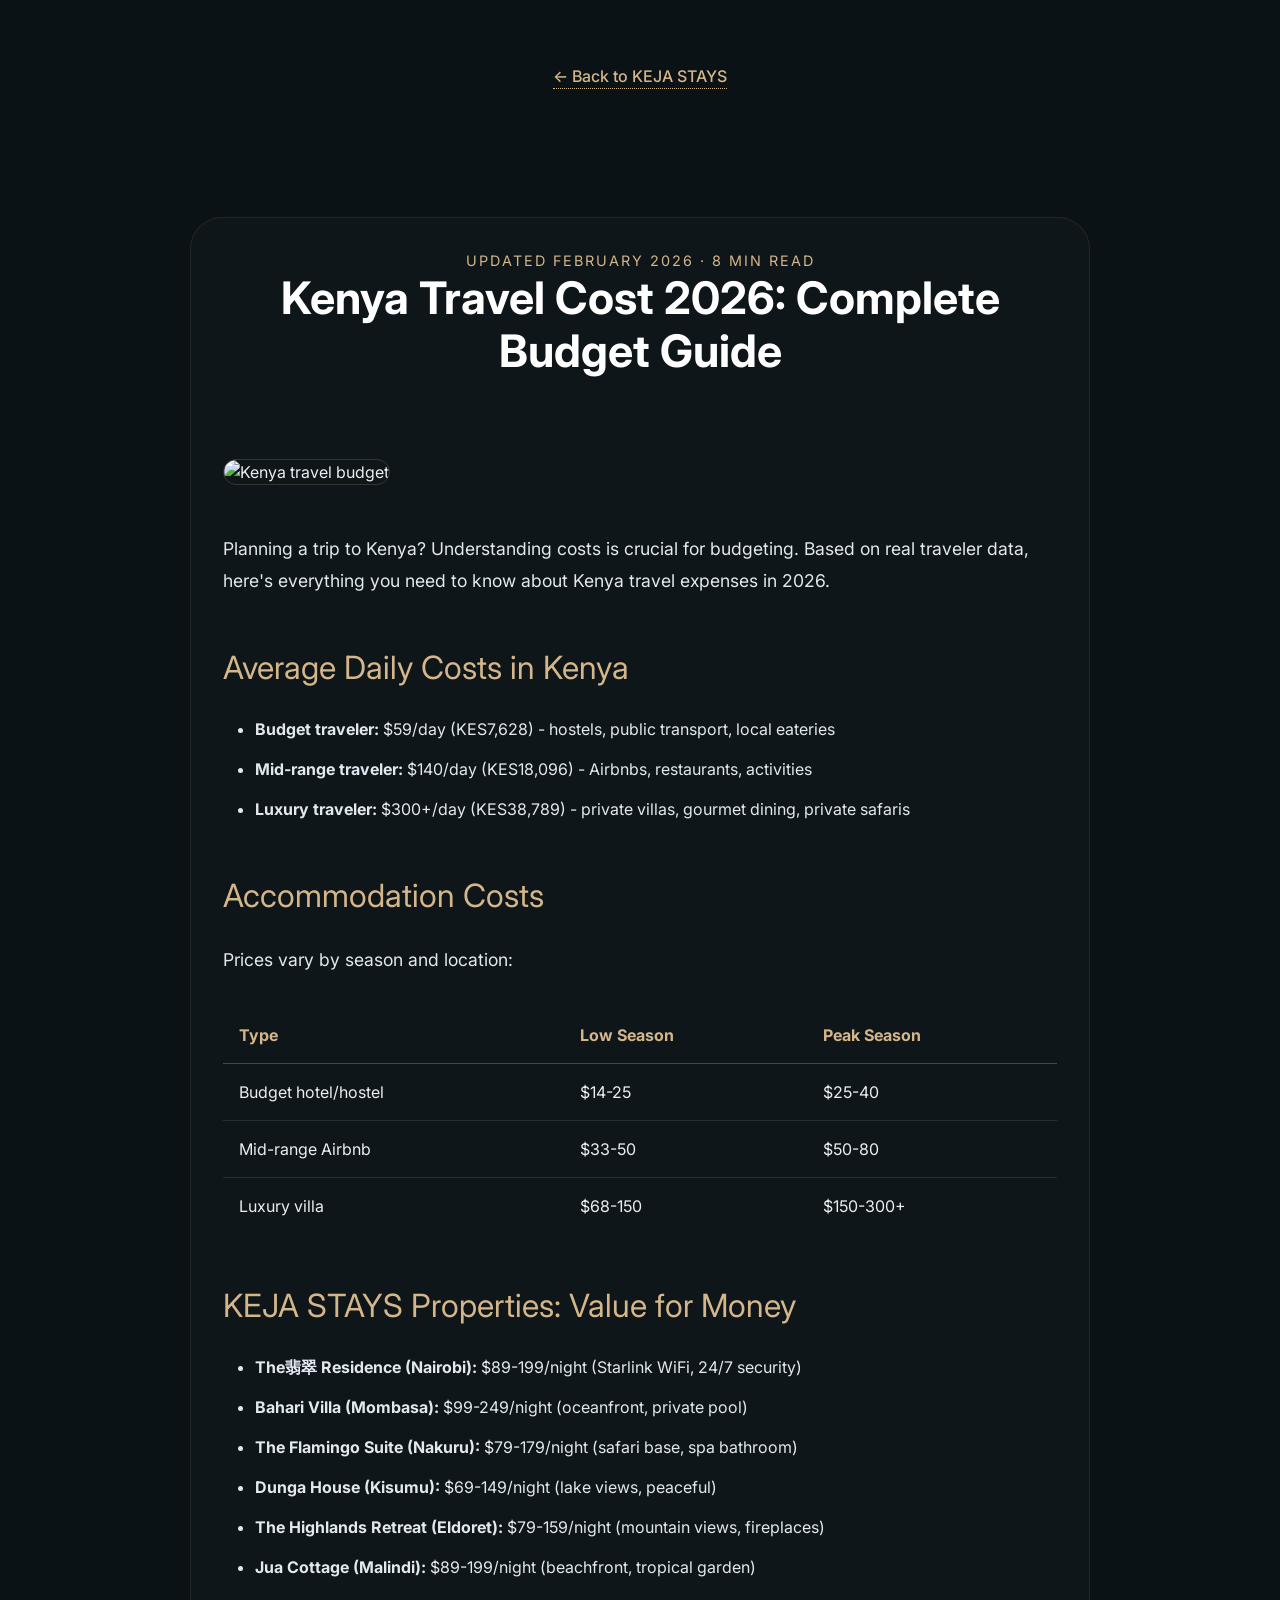
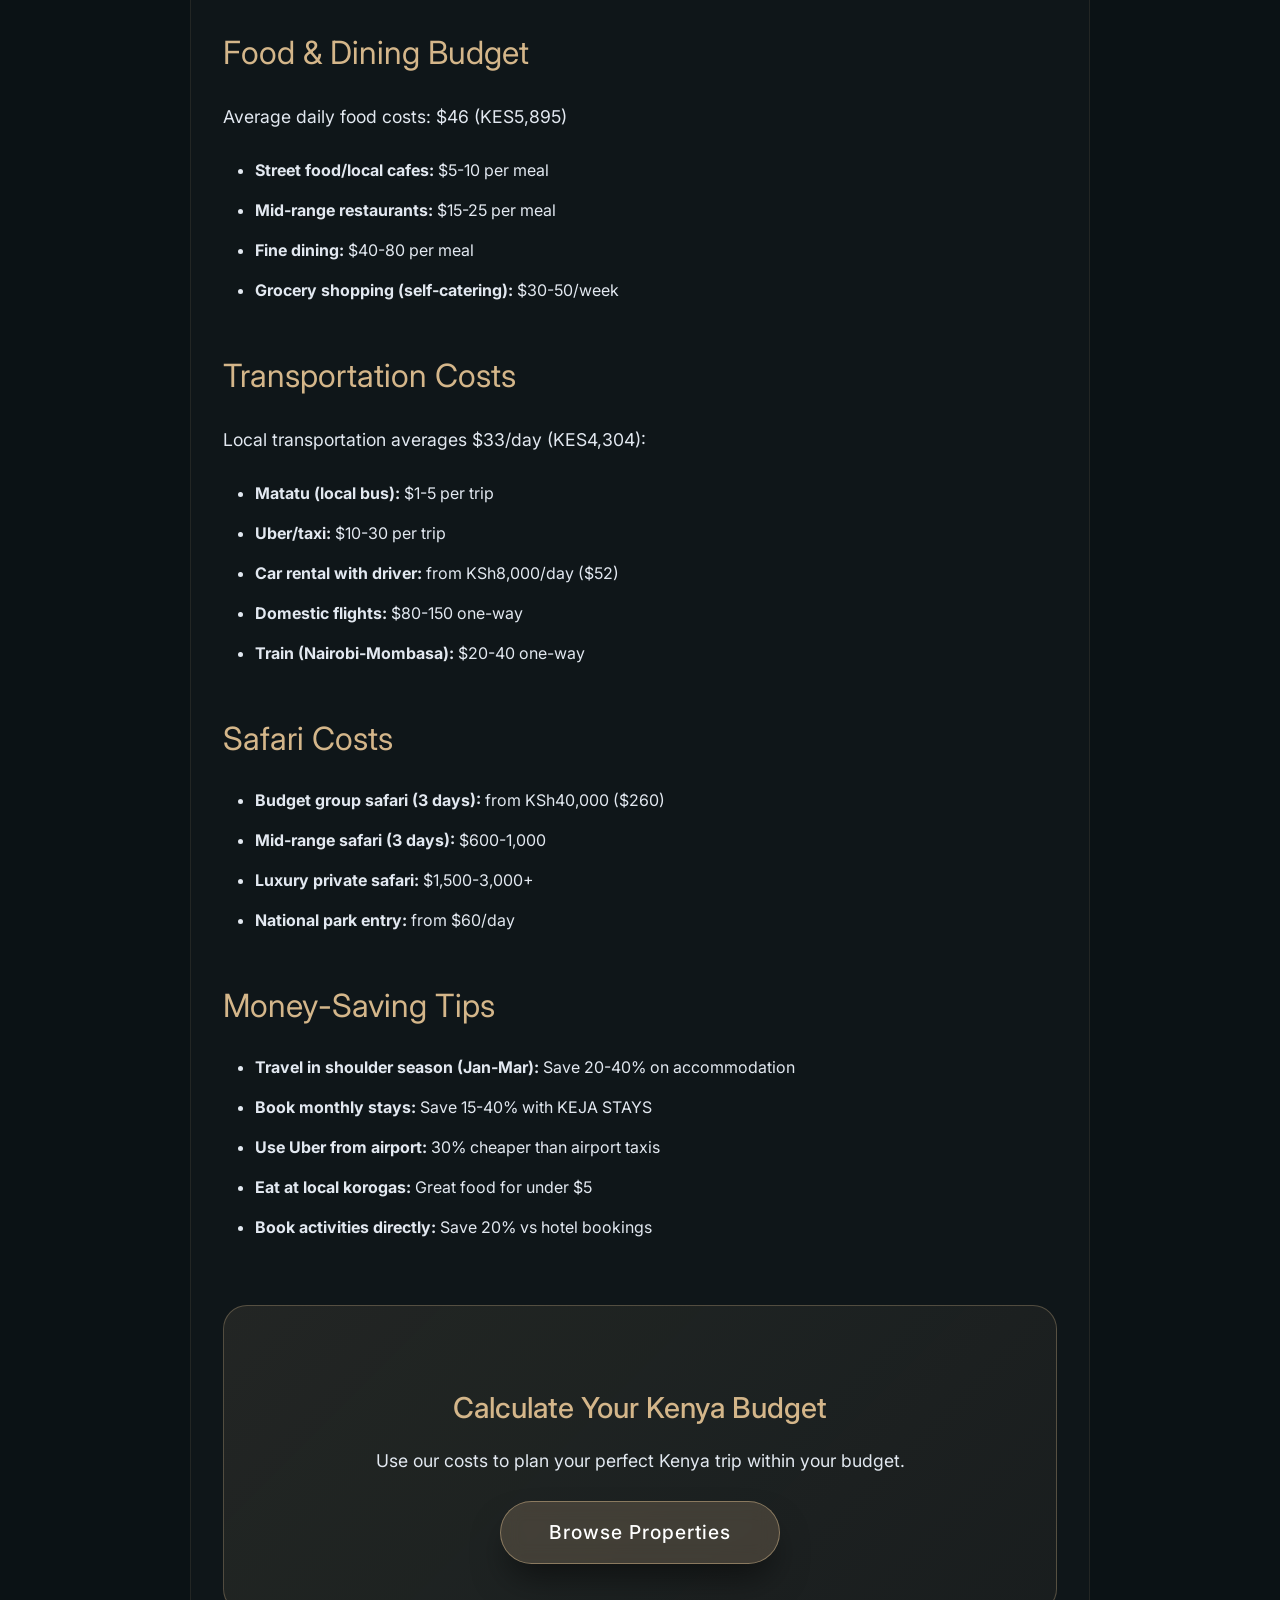
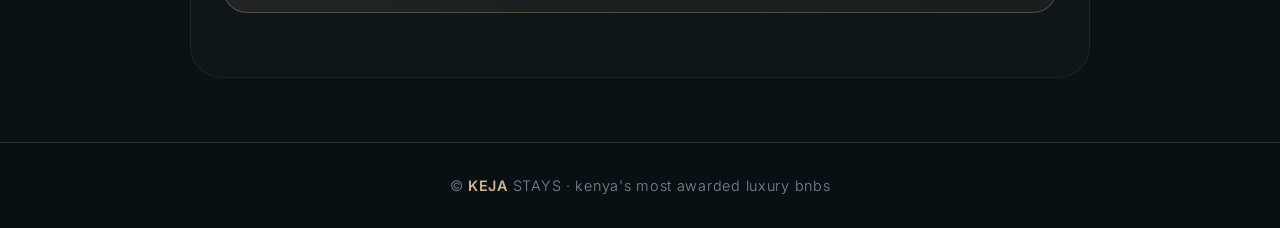
==== blog-cost-guide.html @ c8901564 "Add: All 4 blog posts, working language selector with 12 languages" ====
<!DOCTYPE html>
<html lang="en">
<head>
    <meta charset="UTF-8">
    <meta name="viewport" content="width=device-width, initial-scale=1.0">
    <title>Kenya Travel Cost 2026: Complete Budget Guide | KEJA STAYS</title>
    <meta name="description" content="Detailed Kenya travel costs 2026. Accommodation prices, food budget, transportation, and safari costs. Plan your perfect Kenya vacation budget.">
    
    <link rel="stylesheet" href="styles.css">
    <link rel="preconnect" href="https://fonts.googleapis.com">
    <link rel="preconnect" href="https://fonts.gstatic.com" crossorigin>
    <link href="https://fonts.googleapis.com/css2?family=Inter:opsz,wght@14..32,300;14..32,400;14..32,500;14..32,600&display=swap" rel="stylesheet">
    
    <style>
        /* Copy the same styles from above */
        .blog-post-container { max-width: 900px; margin: 4rem auto; padding: 2rem; background: rgba(255, 255, 255, 0.02); border-radius: 32px; border: 1px solid rgba(212, 182, 138, 0.1); }
        .blog-post-header { margin-bottom: 3rem; text-align: center; }
        .blog-post-header h1 { font-size: 2.8rem; color: #ffffff; margin-bottom: 1rem; line-height: 1.2; }
        .blog-post-meta { color: #d4b68a; font-size: 0.9rem; text-transform: uppercase; letter-spacing: 2px; }
        .blog-post-image { width: 100%; height: 500px; object-fit: cover; border-radius: 24px; margin: 2rem 0 3rem; border: 1px solid rgba(212, 182, 138, 0.2); }
        .blog-post-content h2 { color: #d4b68a; font-size: 2rem; margin: 3rem 0 1.5rem; font-weight: 400; }
        .blog-post-content h3 { color: #ffffff; font-size: 1.5rem; margin: 2rem 0 1rem; font-weight: 500; }
        .blog-post-content p { color: #e2e8f0; line-height: 1.8; margin-bottom: 1.5rem; font-size: 1.1rem; }
        .blog-post-content ul, .blog-post-content ol { color: #e2e8f0; margin: 1.5rem 0; padding-left: 2rem; }
        .blog-post-content li { margin-bottom: 0.8rem; line-height: 1.7; }
        .cta-box { background: linear-gradient(135deg, rgba(212, 182, 138, 0.1) 0%, rgba(212, 182, 138, 0.05) 100%); border: 1px solid rgba(212, 182, 138, 0.3); border-radius: 24px; padding: 3rem; text-align: center; margin: 4rem 0 2rem; }
        .cta-box h3 { color: #d4b68a; font-size: 1.8rem; margin-bottom: 1rem; }
        .back-to-blog { display: inline-block; margin: 2rem 0; color: #d4b68a; text-decoration: none; font-weight: 500; border-bottom: 1px dotted #d4b68a; }
        @media (max-width: 768px) { .blog-post-container { padding: 1.5rem; margin: 2rem 1rem; } .blog-post-header h1 { font-size: 2rem; } .blog-post-image { height: 300px; } }
    </style>
</head>
<body>
    <div style="padding: 2rem; text-align: center;">
        <a href="index.html" class="back-to-blog">← Back to KEJA STAYS</a>
    </div>
    
    <div class="blog-post-container">
        <article class="blog-post-content">
            <div class="blog-post-header">
                <div class="blog-post-meta">Updated February 2026 · 8 min read</div>
                <h1>Kenya Travel Cost 2026: Complete Budget Guide</h1>
            </div>
            
            <img src="https://images.unsplash.com/photo-1578911373434-0cb395d2cbfb?w=1200&auto=format&fit=crop" alt="Kenya travel budget" class="blog-post-image">
            
            <p>Planning a trip to Kenya? Understanding costs is crucial for budgeting. Based on real traveler data, here's everything you need to know about Kenya travel expenses in 2026.</p>
            
            <h2>Average Daily Costs in Kenya</h2>
            <ul>
                <li><strong>Budget traveler:</strong> $59/day (KES7,628) - hostels, public transport, local eateries</li>
                <li><strong>Mid-range traveler:</strong> $140/day (KES18,096) - Airbnbs, restaurants, activities</li>
                <li><strong>Luxury traveler:</strong> $300+/day (KES38,789) - private villas, gourmet dining, private safaris</li>
            </ul>
            
            <h2>Accommodation Costs</h2>
            <p>Prices vary by season and location:</p>
            <table style="width:100%; border-collapse: collapse; margin: 2rem 0;">
                <tr style="border-bottom: 1px solid rgba(212, 182, 138, 0.3);">
                    <th style="padding: 1rem; text-align: left; color: #d4b68a;">Type</th>
                    <th style="padding: 1rem; text-align: left; color: #d4b68a;">Low Season</th>
                    <th style="padding: 1rem; text-align: left; color: #d4b68a;">Peak Season</th>
                </tr>
                <tr style="border-bottom: 1px solid rgba(255,255,255,0.1);">
                    <td style="padding: 1rem;">Budget hotel/hostel</td>
                    <td style="padding: 1rem;">$14-25</td>
                    <td style="padding: 1rem;">$25-40</td>
                </tr>
                <tr style="border-bottom: 1px solid rgba(255,255,255,0.1);">
                    <td style="padding: 1rem;">Mid-range Airbnb</td>
                    <td style="padding: 1rem;">$33-50</td>
                    <td style="padding: 1rem;">$50-80</td>
                </tr>
                <tr>
                    <td style="padding: 1rem;">Luxury villa</td>
                    <td style="padding: 1rem;">$68-150</td>
                    <td style="padding: 1rem;">$150-300+</td>
                </tr>
            </table>
            
            <h2>KEJA STAYS Properties: Value for Money</h2>
            <ul>
                <li><strong>The翡翠 Residence (Nairobi):</strong> $89-199/night (Starlink WiFi, 24/7 security)</li>
                <li><strong>Bahari Villa (Mombasa):</strong> $99-249/night (oceanfront, private pool)</li>
                <li><strong>The Flamingo Suite (Nakuru):</strong> $79-179/night (safari base, spa bathroom)</li>
                <li><strong>Dunga House (Kisumu):</strong> $69-149/night (lake views, peaceful)</li>
                <li><strong>The Highlands Retreat (Eldoret):</strong> $79-159/night (mountain views, fireplaces)</li>
                <li><strong>Jua Cottage (Malindi):</strong> $89-199/night (beachfront, tropical garden)</li>
            </ul>
            
            <h2>Food & Dining Budget</h2>
            <p>Average daily food costs: $46 (KES5,895)</p>
            <ul>
                <li><strong>Street food/local cafes:</strong> $5-10 per meal</li>
                <li><strong>Mid-range restaurants:</strong> $15-25 per meal</li>
                <li><strong>Fine dining:</strong> $40-80 per meal</li>
                <li><strong>Grocery shopping (self-catering):</strong> $30-50/week</li>
            </ul>
            
            <h2>Transportation Costs</h2>
            <p>Local transportation averages $33/day (KES4,304):</p>
            <ul>
                <li><strong>Matatu (local bus):</strong> $1-5 per trip</li>
                <li><strong>Uber/taxi:</strong> $10-30 per trip</li>
                <li><strong>Car rental with driver:</strong> from KSh8,000/day ($52)</li>
                <li><strong>Domestic flights:</strong> $80-150 one-way</li>
                <li><strong>Train (Nairobi-Mombasa):</strong> $20-40 one-way</li>
            </ul>
            
            <h2>Safari Costs</h2>
            <ul>
                <li><strong>Budget group safari (3 days):</strong> from KSh40,000 ($260)</li>
                <li><strong>Mid-range safari (3 days):</strong> $600-1,000</li>
                <li><strong>Luxury private safari:</strong> $1,500-3,000+</li>
                <li><strong>National park entry:</strong> from $60/day</li>
            </ul>
            
            <h2>Money-Saving Tips</h2>
            <ul>
                <li><strong>Travel in shoulder season (Jan-Mar):</strong> Save 20-40% on accommodation</li>
                <li><strong>Book monthly stays:</strong> Save 15-40% with KEJA STAYS</li>
                <li><strong>Use Uber from airport:</strong> 30% cheaper than airport taxis</li>
                <li><strong>Eat at local korogas:</strong> Great food for under $5</li>
                <li><strong>Book activities directly:</strong> Save 20% vs hotel bookings</li>
            </ul>
            
            <div class="cta-box">
                <h3>Calculate Your Kenya Budget</h3>
                <p>Use our costs to plan your perfect Kenya trip within your budget.</p>
                <a href="index.html" class="cta-button" style="text-decoration: none; display: inline-block;">Browse Properties</a>
            </div>
        </article>
    </div>
    
    <footer class="site-footer">
        <div class="footer-content">
            <p>© <span class="keja-gold">KEJA</span> STAYS · kenya's most awarded luxury bnbs</p>
        </div>
    </footer>
</body>
</html>
---- styles.css ----
/* styles.css – classy Kenyan bnb collection */

/* ---------- base & reset ---------- */
* {
    margin: 0;
    padding: 0;
    box-sizing: border-box;
}

body {
    font-family: 'Inter', sans-serif;
    background-color: #0b1215;
    color: #eaeef0;
    line-height: 1.5;
    overflow-x: hidden;
}

/* ---------- KEJA Gold Color ---------- */
.keja-gold {
    color: #d4b68a; /* Brass/gold color */
    font-weight: 600;
}

.hero-title .keja-gold {
    font-size: inherit;
}

/* ---------- 3d hero canvas ---------- */
.hero-3d-wrap {
    position: relative;
    width: 100%;
    height: 100vh;
    overflow: hidden;
}

#bgCanvas {
    position: absolute;
    top: 0;
    left: 0;
    width: 100%;
    height: 100%;
    z-index: 0;
    display: block;
    pointer-events: none;
}

.hero-content {
    position: absolute;
    top: 50%;
    left: 50%;
    transform: translate(-50%, -50%);
    text-align: center;
    z-index: 10;
    width: 90%;
    max-width: 800px;
    text-shadow: 0 10px 30px rgba(0, 0, 0, 0.6);
    animation: softAppear 1.4s ease-out;
}

@keyframes softAppear {
    0% { opacity: 0; transform: translate(-50%, -40%); }
    100% { opacity: 1; transform: translate(-50%, -50%); }
}

.hero-title {
    font-size: clamp(3rem, 12vw, 6rem);
    font-weight: 300;
    letter-spacing: -0.02em;
    line-height: 1;
    margin-bottom: 0.5rem;
    color: #ffffff;
}

.hero-sub {
    font-size: clamp(1rem, 3vw, 1.3rem);
    font-weight: 300;
    text-transform: uppercase;
    letter-spacing: 0.3em;
    margin-bottom: 2.5rem;
    color: #cbd5e0;
}

.hero-buttons {
    display: flex;
    gap: 1.5rem;
    justify-content: center;
    flex-wrap: wrap;
}

.cta-button {
    background: rgba(212, 182, 138, 0.2);
    backdrop-filter: blur(10px);
    -webkit-backdrop-filter: blur(10px);
    border: 1.5px solid rgba(212, 182, 138, 0.5);
    color: #ffffff;
    font-size: 1.2rem;
    font-weight: 500;
    padding: 1rem 3rem;
    border-radius: 50px;
    cursor: pointer;
    transition: all 0.4s ease;
    box-shadow: 0 20px 35px -8px rgba(0,0,0,0.5);
    letter-spacing: 0.05em;
}

.cta-button.secondary {
    background: rgba(255, 255, 255, 0.05);
    border-color: rgba(255, 255, 255, 0.2);
}

.cta-button:hover {
    background: rgba(212, 182, 138, 0.4);
    border-color: #d4b68a;
    transform: scale(1.03) translateY(-3px);
    box-shadow: 0 30px 45px -10px black;
}

.cta-button.secondary:hover {
    background: rgba(255, 255, 255, 0.15);
    border-color: rgba(255, 255, 255, 0.5);
}

/* Award Badges */
.hero-badges {
    display: flex;
    gap: 1rem;
    justify-content: center;
    flex-wrap: wrap;
    margin-bottom: 2rem;
}

.award-badge {
    background: rgba(212, 182, 138, 0.15);
    backdrop-filter: blur(5px);
    border: 1px solid rgba(212, 182, 138, 0.3);
    padding: 0.5rem 1rem;
    border-radius: 40px;
    font-size: 0.9rem;
    color: #ffffff;
}

/* Trust Section */
.trust-section {
    background: linear-gradient(135deg, #0f1a1f 0%, #1a2a33 100%);
    padding: 2rem;
    border-bottom: 1px solid rgba(212, 182, 138, 0.2);
}

.trust-grid {
    display: grid;
    grid-template-columns: repeat(auto-fit, minmax(200px, 1fr));
    gap: 2rem;
    max-width: 1200px;
    margin: 0 auto;
}

.trust-item {
    display: flex;
    align-items: center;
    gap: 1rem;
    justify-content: center;
}

.trust-icon {
    font-size: 2rem;
}

.trust-text {
    color: #ffffff;
    font-weight: 400;
}

/* Featured In Section */
.featured-section {
    text-align: center;
    padding: 3rem 2rem;
    background: #071013;
}

.featured-title {
    color: #7e8c94;
    text-transform: uppercase;
    letter-spacing: 2px;
    font-size: 0.8rem;
    margin-bottom: 1.5rem;
}

.featured-logos {
    display: flex;
    gap: 2rem;
    justify-content: center;
    flex-wrap: wrap;
}

.featured-logo {
    color: #a7b8c4;
    font-size: 1.1rem;
    font-weight: 300;
}

/* ---------- section title ---------- */
.section-title {
    text-align: center;
    font-size: 2.5rem;
    font-weight: 300;
    margin-bottom: 3rem;
    color: #ffffff;
    letter-spacing: -0.02em;
    text-transform: uppercase;
    border-bottom: 1px solid rgba(212, 182, 138, 0.3);
    padding-bottom: 1rem;
    display: inline-block;
    width: auto;
    margin-left: auto;
    margin-right: auto;
}

/* ---------- gallery section ---------- */
.gallery-section {
    width: 100%;
    padding: 5rem 2rem;
    background: #0f1a1f;
    position: relative;
    z-index: 5;
    text-align: center;
}

.gallery-grid {
    display: grid;
    grid-template-columns: repeat(auto-fit, minmax(300px, 1fr));
    gap: 2rem;
    max-width: 1400px;
    margin: 0 auto;
}

.gallery-card {
    background: transparent;
    perspective: 2500px;
    cursor: pointer;
    border-radius: 24px;
}

.card-inner {
    position: relative;
    width: 100%;
    height: 360px;
    border-radius: 24px;
    overflow: hidden;
    box-shadow: 0 30px 40px -20px rgba(0, 0, 0, 0.8);
    transition: transform 0.5s cubic-bezier(0.23, 1, 0.32, 1), box-shadow 0.5s ease;
    transform-style: preserve-3d;
    transform: rotateX(0deg) rotateY(0deg) scale(1);
}

.gallery-card:hover .card-inner {
    transform: rotateX(2deg) rotateY(4deg) scale(1.02);
    box-shadow: 0 45px 60px -15px black;
}

.card-inner img {
    width: 100%;
    height: 100%;
    object-fit: cover;
    display: block;
    transition: transform 0.7s ease;
}

.gallery-card:hover .card-inner img {
    transform: scale(1.1);
}

/* Card caption - ALWAYS VISIBLE */
.card-caption {
    position: absolute;
    bottom: 0;
    left: 0;
    right: 0;
    background: linear-gradient(to top, rgba(0,0,0,0.98) 0%, rgba(0,0,0,0.9) 30%, rgba(0,0,0,0.7) 70%, transparent);
    color: white;
    padding: 2rem 1.5rem 1.5rem 1.5rem;
    transition: all 0.4s ease;
    text-shadow: 0 2px 4px rgba(0,0,0,0.8);
}

.card-caption h3 {
    font-size: 1.8rem;
    font-weight: 700;
    margin-bottom: 0.3rem;
    color: #d4b68a;
    text-transform: capitalize;
    text-shadow: 0 2px 5px rgba(0,0,0,0.9);
    letter-spacing: 0.5px;
}

.property-tag {
    font-size: 1.2rem;
    font-weight: 500;
    color: #ffffff;
    margin-bottom: 0.5rem;
    text-shadow: 0 2px 4px rgba(0,0,0,0.8);
    display: block;
}

.card-caption p {
    font-size: 1rem;
    font-weight: 400;
    color: #e2e8f0;
    letter-spacing: 0.02em;
    margin: 0.5rem 0;
    text-shadow: 0 1px 3px rgba(0,0,0,0.8);
    opacity: 1;
    display: block;
}

.view-indicator {
    font-size: 0.9rem;
    color: #d4b68a;
    font-weight: 500;
    display: inline-block;
    border-bottom: 2px solid #d4b68a;
    margin-top: 0.5rem;
    padding-bottom: 2px;
    text-shadow: 0 1px 3px rgba(0,0,0,0.8);
}

/* Testimonials Section */
.testimonials-section {
    padding: 5rem 2rem;
    background: #0f1a1f;
}

.testimonials-grid {
    display: grid;
    grid-template-columns: repeat(auto-fit, minmax(300px, 1fr));
    gap: 2rem;
    max-width: 1200px;
    margin: 0 auto;
}

.testimonial-card {
    background: rgba(255, 255, 255, 0.03);
    border: 1px solid rgba(212, 182, 138, 0.1);
    border-radius: 24px;
    padding: 2rem;
    transition: transform 0.3s ease;
}

.testimonial-card:hover {
    transform: translateY(-5px);
    border-color: rgba(212, 182, 138, 0.3);
}

.testimonial-rating {
    color: #d4b68a;
    font-size: 1.2rem;
    margin-bottom: 1rem;
}

.testimonial-text {
    color: #e2e8f0;
    font-style: italic;
    line-height: 1.6;
    margin-bottom: 1rem;
}

.testimonial-author {
    color: #d4b68a;
    font-weight: 400;
}

/* ---------- booking modal ---------- */
.modal-overlay {
    position: fixed;
    top: 0;
    left: 0;
    width: 100%;
    height: 100%;
    background-color: rgba(5, 15, 20, 0.8);
    backdrop-filter: blur(8px);
    -webkit-backdrop-filter: blur(8px);
    z-index: 1000;
    display: flex;
    align-items: center;
    justify-content: center;
    visibility: hidden;
    opacity: 0;
    transition: visibility 0.3s, opacity 0.3s;
}

.modal-overlay.active {
    visibility: visible;
    opacity: 1;
}

.modal-container {
    background: rgba(20, 30, 35, 0.95);
    backdrop-filter: blur(15px);
    -webkit-backdrop-filter: blur(15px);
    border: 1px solid rgba(212, 182, 138, 0.3);
    border-radius: 40px;
    padding: 3rem 2.5rem;
    width: 90%;
    max-width: 550px;
    box-shadow: 0 50px 80px -20px black;
    position: relative;
    transform: scale(0.95);
    transition: transform 0.4s ease;
}

.modal-overlay.active .modal-container {
    transform: scale(1);
}

.modal-close {
    position: absolute;
    top: 1.5rem;
    right: 2rem;
    background: none;
    border: none;
    font-size: 2.5rem;
    color: #b0b8c0;
    cursor: pointer;
    transition: color 0.2s;
    line-height: 1;
}

.modal-close:hover {
    color: #d4b68a;
}

.modal-title {
    font-size: 2.2rem;
    font-weight: 300;
    color: #ffffff;
    margin-bottom: 2.5rem;
    letter-spacing: -0.02em;
    border-bottom: 1px solid rgba(212, 182, 138, 0.3);
    padding-bottom: 0.8rem;
}

.booking-form {
    display: flex;
    flex-direction: column;
    gap: 1.5rem;
}

.form-row input,
.form-row select {
    width: 100%;
    padding: 1rem 1.2rem;
    background: rgba(255, 255, 255, 0.1);
    border: 1px solid rgba(212, 182, 138, 0.25);
    border-radius: 40px;
    font-family: 'Inter', sans-serif;
    font-size: 1rem;
    color: #ffffff;
    outline: none;
    transition: all 0.3s;
}

.form-row select {
    appearance: none;
    background-image: url("data:image/svg+xml;utf8,<svg xmlns='http://www.w3.org/2000/svg' width='16' height='16' viewBox='0 0 24 24' fill='none' stroke='%23d4b68a' stroke-width='2' stroke-linecap='round' stroke-linejoin='round'><polyline points='6 9 12 15 18 9'/></svg>");
    background-repeat: no-repeat;
    background-position: right 1.5rem center;
    background-size: 1rem;
    color: #ffffff;
}

.form-row select option {
    background: #1e2a2f;
    color: #ffffff;
    padding: 1rem;
}

.form-row input::placeholder {
    color: #ccdbe8;
    font-weight: 300;
    opacity: 0.9;
}

.form-row input:focus,
.form-row select:focus {
    border-color: #d4b68a;
    background: rgba(255, 255, 255, 0.15);
    box-shadow: 0 0 0 3px rgba(212, 182, 138, 0.2);
}

.submit-btn {
    background: #d4b68a;
    color: #0b1215;
    border: none;
    padding: 1rem;
    border-radius: 40px;
    font-weight: 600;
    font-size: 1.2rem;
    letter-spacing: 0.05em;
    cursor: pointer;
    transition: all 0.3s ease;
    margin-top: 0.5rem;
    box-shadow: 0 10px 20px -5px rgba(0,0,0,0.5);
}

.submit-btn:hover {
    background: #e5caa2;
    transform: translateY(-3px);
    box-shadow: 0 20px 30px -8px black;
}

.form-footnote {
    text-align: center;
    font-size: 0.85rem;
    color: #ccdbe8;
    margin-top: 1rem;
    font-weight: 300;
    letter-spacing: 0.02em;
}

/* Footer */
.site-footer {
    text-align: center;
    padding: 2rem;
    background: #071013;
    color: #7e8c94;
    font-size: 0.9rem;
    font-weight: 300;
    letter-spacing: 0.05em;
    border-top: 1px solid rgba(212, 182, 138, 0.2);
}

.footer-stats {
    color: #7e8c94;
    font-size: 0.8rem;
    margin-top: 0.5rem;
}

/* Responsive */
@media (max-width: 768px) {
    .trust-grid {
        grid-template-columns: 1fr;
        text-align: center;
    }
    
    .hero-badges {
        flex-direction: column;
        align-items: center;
    }
    
    .featured-logos {
        gap: 1rem;
    }
}

@media (max-width: 600px) {
    .modal-container {
        padding: 2rem 1.5rem;
    }
    .modal-title {
        font-size: 1.8rem;
    }
    .card-inner {
        height: 300px;
    }
    .card-caption h3 {
        font-size: 1.5rem;
    }
    .property-tag {
        font-size: 1rem;
    }
    .cta-button {
        padding: 0.8rem 2rem;
        font-size: 1rem;
    }
    .hero-buttons {
        flex-direction: column;
        gap: 1rem;
        align-items: center;
    }
    .cta-button {
        width: 80%;
    }
}
/* ===== BLOG SECTION - FIXED & INTEGRATED ===== */
.blog-section {
    padding: 5rem 2rem;
    background: #0b1215;
    width: 100%;
}

.blog-grid {
    display: grid;
    grid-template-columns: repeat(auto-fit, minmax(300px, 1fr));
    gap: 2rem;
    max-width: 1400px;
    margin: 0 auto;
}

.blog-card {
    background: rgba(255, 255, 255, 0.03);
    border: 1px solid rgba(212, 182, 138, 0.15);
    border-radius: 24px;
    overflow: hidden;
    transition: all 0.4s ease;
    cursor: pointer;
    box-shadow: 0 10px 30px -15px rgba(0, 0, 0, 0.5);
}

.blog-card:hover {
    transform: translateY(-8px);
    border-color: rgba(212, 182, 138, 0.4);
    box-shadow: 0 20px 40px -15px rgba(212, 182, 138, 0.2);
}

.blog-card img {
    width: 100%;
    height: 220px;
    object-fit: cover;
    transition: transform 0.6s ease;
}

.blog-card:hover img {
    transform: scale(1.05);
}

.blog-content {
    padding: 1.8rem 1.5rem 2rem;
}

.blog-date {
    color: #d4b68a;
    font-size: 0.8rem;
    text-transform: uppercase;
    letter-spacing: 1.5px;
    font-weight: 400;
    margin-bottom: 0.8rem;
}

.blog-title {
    color: #ffffff;
    font-size: 1.4rem;
    margin: 0.5rem 0 1rem;
    font-weight: 500;
    line-height: 1.4;
    transition: color 0.3s ease;
}

.blog-card:hover .blog-title {
    color: #d4b68a;
}

.blog-excerpt {
    color: #a7b8c4;
    font-size: 0.95rem;
    line-height: 1.7;
    margin-bottom: 1.5rem;
}

.read-more {
    color: #d4b68a;
    display: inline-block;
    font-weight: 500;
    font-size: 0.95rem;
    border-bottom: 2px solid transparent;
    transition: all 0.3s ease;
    letter-spacing: 0.5px;
}

.blog-card:hover .read-more {
    border-bottom-color: #d4b68a;
    padding-bottom: 2px;
}

/* Responsive adjustments */
@media (max-width: 768px) {
    .blog-grid {
        grid-template-columns: 1fr;
        gap: 1.5rem;
    }
    
    .blog-card img {
        height: 200px;
    }
    
    .blog-title {
        font-size: 1.3rem;
    }
}
/* ===== LANGUAGE SELECTOR - FIXED WORKING VERSION ===== */
.language-selector {
    position: fixed;
    top: 20px;
    right: 20px;
    z-index: 10000;
    font-family: 'Inter', sans-serif;
}

.lang-btn {
    background: rgba(20, 30, 35, 0.95);
    backdrop-filter: blur(10px);
    border: 2px solid rgba(212, 182, 138, 0.3);
    color: #ffffff;
    padding: 14px 28px;
    border-radius: 50px;
    cursor: pointer;
    font-size: 1rem;
    font-weight: 500;
    letter-spacing: 0.5px;
    transition: all 0.3s ease;
    box-shadow: 0 8px 25px rgba(0, 0, 0, 0.4);
    display: flex;
    align-items: center;
    gap: 10px;
    min-width: 160px;
    position: relative;
    z-index: 10001;
}

.lang-btn:hover {
    border-color: #d4b68a;
    background: rgba(40, 50, 60, 0.98);
    transform: translateY(-3px);
    box-shadow: 0 15px 35px rgba(212, 182, 138, 0.2);
}

.lang-btn:active {
    transform: translateY(-1px);
}

.lang-icon {
    font-size: 1.2rem;
}

.lang-text {
    flex: 1;
    text-align: left;
}

.lang-arrow {
    font-size: 0.8rem;
    transition: transform 0.3s ease;
}

.lang-btn.active .lang-arrow {
    transform: rotate(180deg);
}

.lang-dropdown {
    position: absolute;
    top: 70px;
    right: 0;
    width: 250px;
    background: rgba(20, 30, 35, 0.98);
    backdrop-filter: blur(15px);
    border: 2px solid rgba(212, 182, 138, 0.2);
    border-radius: 24px;
    padding: 12px 0;
    box-shadow: 0 25px 50px rgba(0, 0, 0, 0.5);
    opacity: 0;
    visibility: hidden;
    transform: translateY(-15px);
    transition: all 0.3s ease;
    z-index: 10000;
    max-height: 400px;
    overflow-y: auto;
}

.lang-dropdown.show {
    opacity: 1;
    visibility: visible;
    transform: translateY(0);
}

/* Custom scrollbar for dropdown */
.lang-dropdown::-webkit-scrollbar {
    width: 5px;
}

.lang-dropdown::-webkit-scrollbar-track {
    background: rgba(255, 255, 255, 0.05);
    border-radius: 10px;
}

.lang-dropdown::-webkit-scrollbar-thumb {
    background: rgba(212, 182, 138, 0.3);
    border-radius: 10px;
}

.lang-dropdown::-webkit-scrollbar-thumb:hover {
    background: rgba(212, 182, 138, 0.5);
}

.lang-option {
    display: flex;
    align-items: center;
    gap: 15px;
    padding: 14px 24px;
    color: #e2e8f0;
    text-decoration: none;
    font-size: 1rem;
    transition: all 0.2s ease;
    border-left: 4px solid transparent;
    cursor: pointer;
}

.lang-option:hover {
    background: rgba(212, 182, 138, 0.15);
    color: #d4b68a;
    border-left-color: #d4b68a;
    padding-left: 28px;
}

.lang-option.active {
    background: rgba(212, 182, 138, 0.1);
    color: #d4b68a;
    border-left-color: #d4b68a;
}

.lang-option .flag {
    font-size: 1.3rem;
    min-width: 30px;
}

.lang-option .lang-name {
    font-weight: 500;
}

/* Mobile responsive */
@media (max-width: 768px) {
    .language-selector {
        top: 10px;
        right: 10px;
    }
    
    .lang-btn {
        padding: 10px 20px;
        font-size: 0.9rem;
        min-width: 130px;
    }
    
    .lang-dropdown {
        width: 220px;
        top: 60px;
    }
    
    .lang-option {
        padding: 12px 20px;
    }
}

/* For Arabic (RTL support) */
.lang-option[data-lang="ar"] {
    direction: rtl;
}

/* Animation for dropdown items */
@keyframes slideIn {
    from {
        opacity: 0;
        transform: translateX(10px);
    }
    to {
        opacity: 1;
        transform: translateX(0);
    }
}

.lang-dropdown.show .lang-option {
    animation: slideIn 0.3s ease forwards;
    animation-delay: calc(var(--item-index) * 0.03s);
    opacity: 0;
}
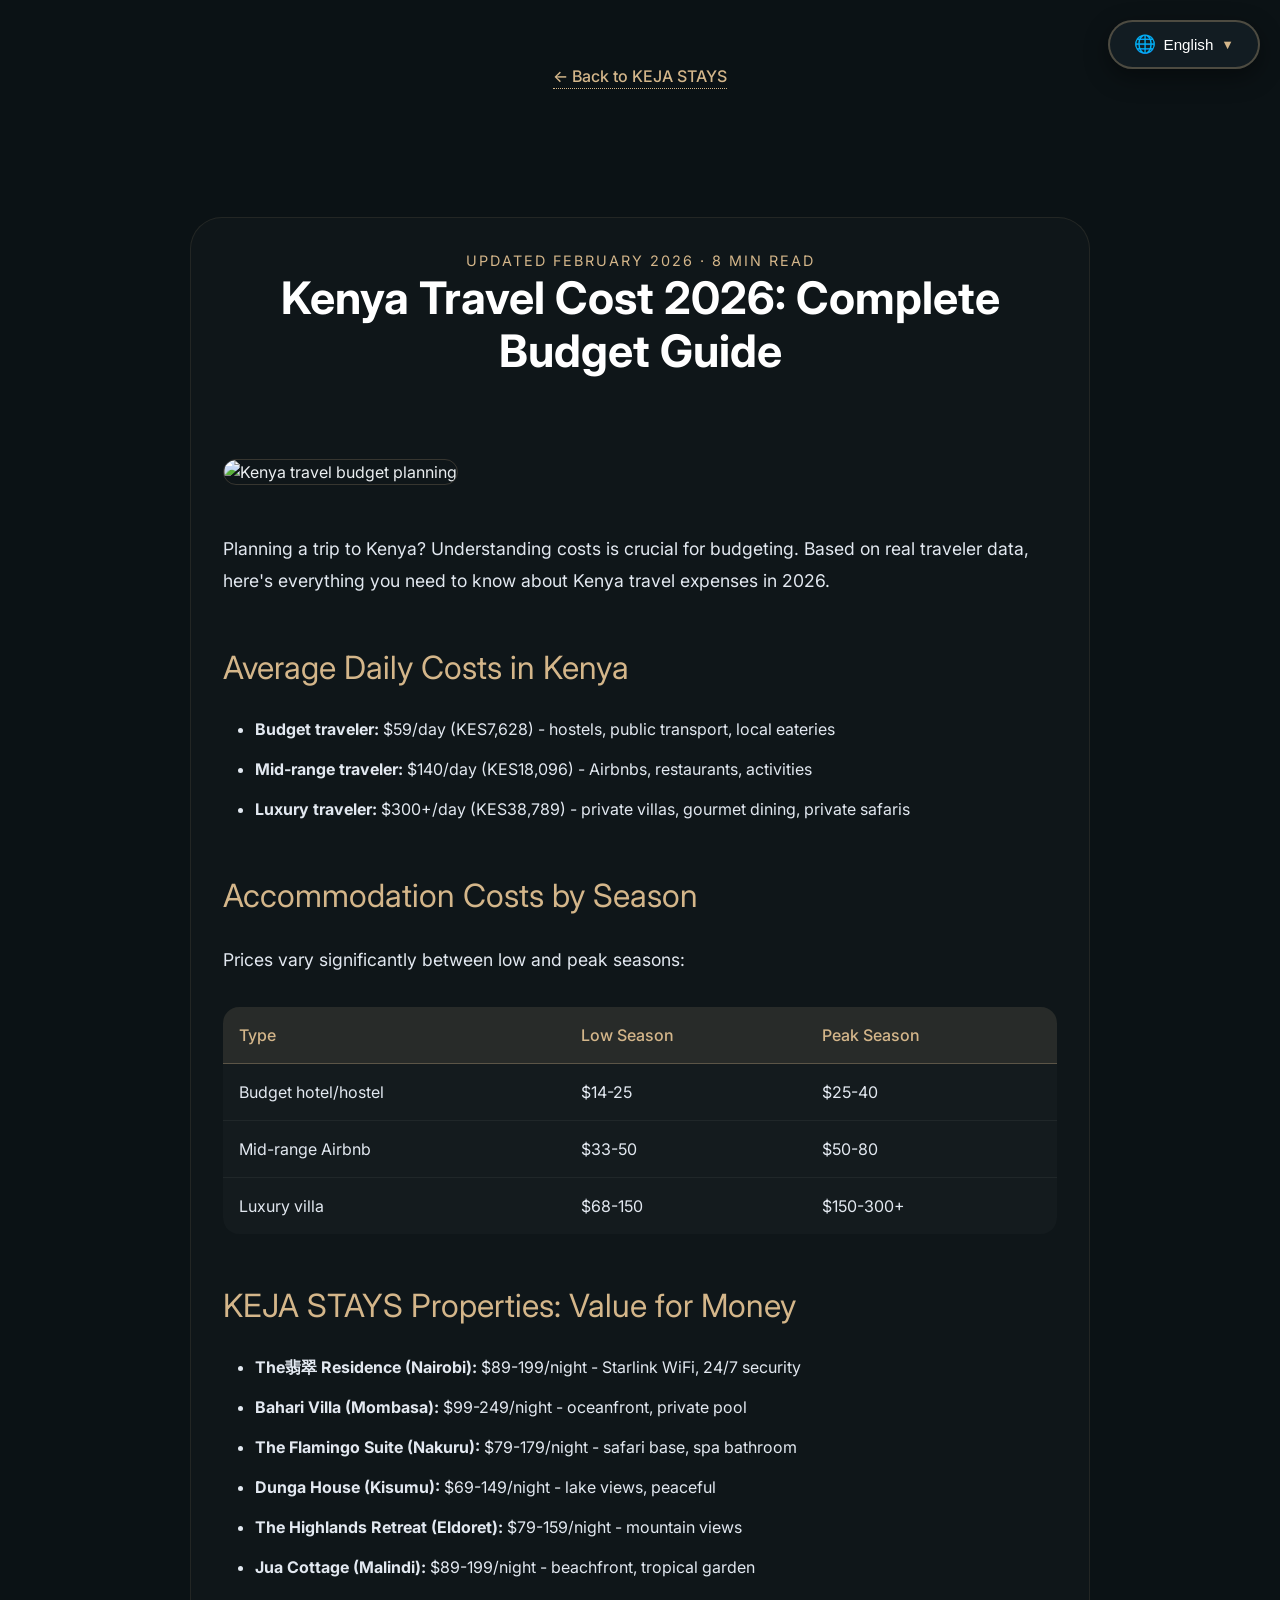
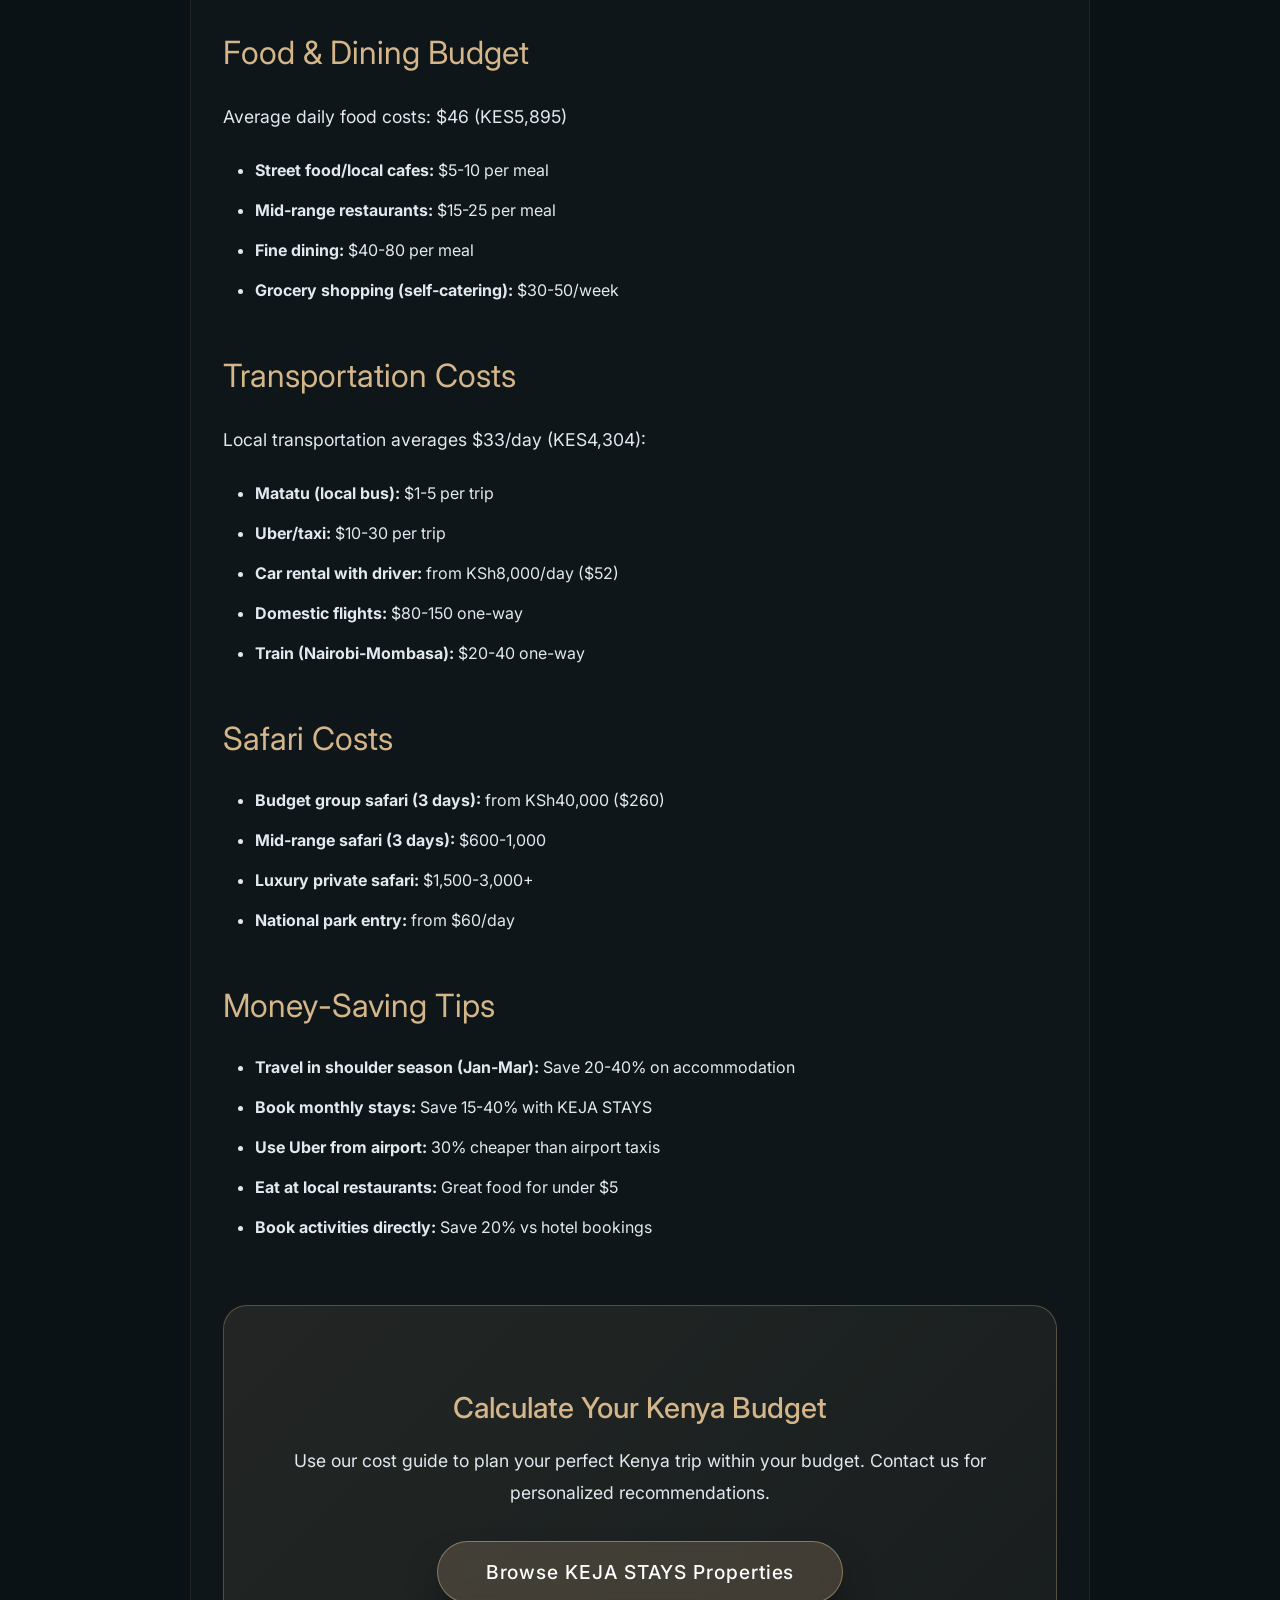
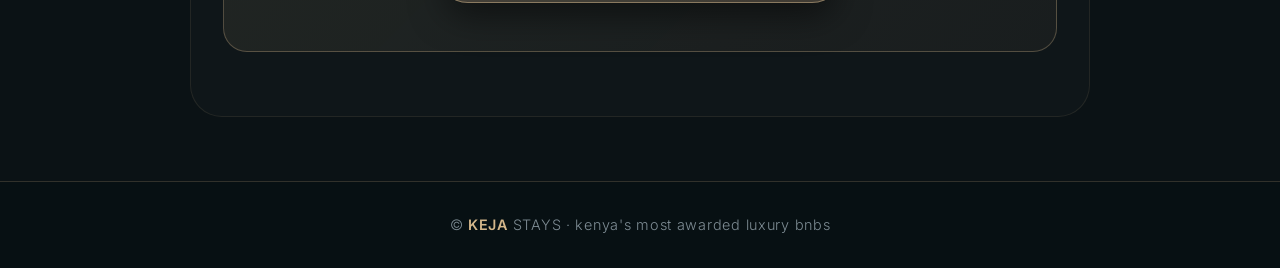
==== commit 40365f05: "Fix: Complete blog posts with real content, fix HTML structure for all blog files" ====
--- a/blog-cost-guide.html
+++ b/blog-cost-guide.html
@@ -12,24 +12,183 @@
     <link href="https://fonts.googleapis.com/css2?family=Inter:opsz,wght@14..32,300;14..32,400;14..32,500;14..32,600&display=swap" rel="stylesheet">
     
     <style>
-        /* Copy the same styles from above */
-        .blog-post-container { max-width: 900px; margin: 4rem auto; padding: 2rem; background: rgba(255, 255, 255, 0.02); border-radius: 32px; border: 1px solid rgba(212, 182, 138, 0.1); }
-        .blog-post-header { margin-bottom: 3rem; text-align: center; }
-        .blog-post-header h1 { font-size: 2.8rem; color: #ffffff; margin-bottom: 1rem; line-height: 1.2; }
-        .blog-post-meta { color: #d4b68a; font-size: 0.9rem; text-transform: uppercase; letter-spacing: 2px; }
-        .blog-post-image { width: 100%; height: 500px; object-fit: cover; border-radius: 24px; margin: 2rem 0 3rem; border: 1px solid rgba(212, 182, 138, 0.2); }
-        .blog-post-content h2 { color: #d4b68a; font-size: 2rem; margin: 3rem 0 1.5rem; font-weight: 400; }
-        .blog-post-content h3 { color: #ffffff; font-size: 1.5rem; margin: 2rem 0 1rem; font-weight: 500; }
-        .blog-post-content p { color: #e2e8f0; line-height: 1.8; margin-bottom: 1.5rem; font-size: 1.1rem; }
-        .blog-post-content ul, .blog-post-content ol { color: #e2e8f0; margin: 1.5rem 0; padding-left: 2rem; }
-        .blog-post-content li { margin-bottom: 0.8rem; line-height: 1.7; }
-        .cta-box { background: linear-gradient(135deg, rgba(212, 182, 138, 0.1) 0%, rgba(212, 182, 138, 0.05) 100%); border: 1px solid rgba(212, 182, 138, 0.3); border-radius: 24px; padding: 3rem; text-align: center; margin: 4rem 0 2rem; }
-        .cta-box h3 { color: #d4b68a; font-size: 1.8rem; margin-bottom: 1rem; }
-        .back-to-blog { display: inline-block; margin: 2rem 0; color: #d4b68a; text-decoration: none; font-weight: 500; border-bottom: 1px dotted #d4b68a; }
-        @media (max-width: 768px) { .blog-post-container { padding: 1.5rem; margin: 2rem 1rem; } .blog-post-header h1 { font-size: 2rem; } .blog-post-image { height: 300px; } }
+        /* Copy all the same styles from blog-safari-beach.html */
+        .blog-post-container {
+            max-width: 900px;
+            margin: 4rem auto;
+            padding: 2rem;
+            background: rgba(255, 255, 255, 0.02);
+            border-radius: 32px;
+            border: 1px solid rgba(212, 182, 138, 0.1);
+        }
+        
+        .blog-post-header {
+            margin-bottom: 3rem;
+            text-align: center;
+        }
+        
+        .blog-post-header h1 {
+            font-size: 2.8rem;
+            color: #ffffff;
+            margin-bottom: 1rem;
+            line-height: 1.2;
+        }
+        
+        .blog-post-meta {
+            color: #d4b68a;
+            font-size: 0.9rem;
+            text-transform: uppercase;
+            letter-spacing: 2px;
+        }
+        
+        .blog-post-image {
+            width: 100%;
+            height: 500px;
+            object-fit: cover;
+            border-radius: 24px;
+            margin: 2rem 0 3rem;
+            border: 1px solid rgba(212, 182, 138, 0.2);
+        }
+        
+        .blog-post-content h2 {
+            color: #d4b68a;
+            font-size: 2rem;
+            margin: 3rem 0 1.5rem;
+            font-weight: 400;
+        }
+        
+        .blog-post-content h3 {
+            color: #ffffff;
+            font-size: 1.5rem;
+            margin: 2rem 0 1rem;
+            font-weight: 500;
+        }
+        
+        .blog-post-content p {
+            color: #e2e8f0;
+            line-height: 1.8;
+            margin-bottom: 1.5rem;
+            font-size: 1.1rem;
+        }
+        
+        .blog-post-content ul, 
+        .blog-post-content ol {
+            color: #e2e8f0;
+            margin: 1.5rem 0;
+            padding-left: 2rem;
+        }
+        
+        .blog-post-content li {
+            margin-bottom: 0.8rem;
+            line-height: 1.7;
+        }
+        
+        .blog-post-content table {
+            width: 100%;
+            border-collapse: collapse;
+            margin: 2rem 0;
+            background: rgba(255, 255, 255, 0.02);
+            border-radius: 16px;
+            overflow: hidden;
+        }
+        
+        .blog-post-content th {
+            background: rgba(212, 182, 138, 0.1);
+            color: #d4b68a;
+            font-weight: 500;
+            padding: 1rem;
+            text-align: left;
+            border-bottom: 1px solid rgba(212, 182, 138, 0.3);
+        }
+        
+        .blog-post-content td {
+            padding: 1rem;
+            border-bottom: 1px solid rgba(255, 255, 255, 0.05);
+            color: #e2e8f0;
+        }
+        
+        .blog-post-content tr:last-child td {
+            border-bottom: none;
+        }
+        
+        .cta-box {
+            background: linear-gradient(135deg, rgba(212, 182, 138, 0.1) 0%, rgba(212, 182, 138, 0.05) 100%);
+            border: 1px solid rgba(212, 182, 138, 0.3);
+            border-radius: 24px;
+            padding: 3rem;
+            text-align: center;
+            margin: 4rem 0 2rem;
+        }
+        
+        .cta-box h3 {
+            color: #d4b68a;
+            font-size: 1.8rem;
+            margin-bottom: 1rem;
+        }
+        
+        .cta-box p {
+            color: #e2e8f0;
+            margin-bottom: 2rem;
+        }
+        
+        .cta-box .cta-button {
+            display: inline-block;
+            text-decoration: none;
+        }
+        
+        .back-to-blog {
+            display: inline-block;
+            margin: 2rem 0;
+            color: #d4b68a;
+            text-decoration: none;
+            font-weight: 500;
+            border-bottom: 1px dotted #d4b68a;
+        }
+        
+        @media (max-width: 768px) {
+            .blog-post-container {
+                padding: 1.5rem;
+                margin: 2rem 1rem;
+            }
+            
+            .blog-post-header h1 {
+                font-size: 2rem;
+            }
+            
+            .blog-post-image {
+                height: 300px;
+            }
+        }
     </style>
 </head>
 <body>
+    <!-- Language Selector (same as above) -->
+    <div class="language-selector" id="languageSelector">
+        <button class="lang-btn" id="langBtn">
+            <span class="lang-icon">🌐</span>
+            <span class="lang-text">English</span>
+            <span class="lang-arrow">▼</span>
+        </button>
+        <div class="lang-dropdown" id="langDropdown">
+            <a href="#" data-lang="en" class="lang-option active"><span class="flag">🇬🇧</span><span class="lang-name">English</span></a>
+            <a href="#" data-lang="fr" class="lang-option"><span class="flag">🇫🇷</span><span class="lang-name">Français</span></a>
+            <a href="#" data-lang="es" class="lang-option"><span class="flag">🇪🇸</span><span class="lang-name">Español</span></a>
+            <a href="#" data-lang="de" class="lang-option"><span class="flag">🇩🇪</span><span class="lang-name">Deutsch</span></a>
+            <a href="#" data-lang="it" class="lang-option"><span class="flag">🇮🇹</span><span class="lang-name">Italiano</span></a>
+            <a href="#" data-lang="pt" class="lang-option"><span class="flag">🇵🇹</span><span class="lang-name">Português</span></a>
+            <a href="#" data-lang="nl" class="lang-option"><span class="flag">🇳🇱</span><span class="lang-name">Nederlands</span></a>
+            <a href="#" data-lang="ru" class="lang-option"><span class="flag">🇷🇺</span><span class="lang-name">Русский</span></a>
+            <a href="#" data-lang="ar" class="lang-option"><span class="flag">🇸🇦</span><span class="lang-name">العربية</span></a>
+            <a href="#" data-lang="zh" class="lang-option"><span class="flag">🇨🇳</span><span class="lang-name">中文</span></a>
+            <a href="#" data-lang="ja" class="lang-option"><span class="flag">🇯🇵</span><span class="lang-name">日本語</span></a>
+            <a href="#" data-lang="ko" class="lang-option"><span class="flag">🇰🇷</span><span class="lang-name">한국어</span></a>
+        </div>
+    </div>
+
+    <!-- Google Translate Widget (hidden) -->
+    <div id="google_translate_element" style="display: none;"></div>
+
+    <!-- Navigation -->
     <div style="padding: 2rem; text-align: center;">
         <a href="index.html" class="back-to-blog">← Back to KEJA STAYS</a>
     </div>
@@ -41,7 +200,7 @@
                 <h1>Kenya Travel Cost 2026: Complete Budget Guide</h1>
             </div>
             
-            <img src="https://images.unsplash.com/photo-1578911373434-0cb395d2cbfb?w=1200&auto=format&fit=crop" alt="Kenya travel budget" class="blog-post-image">
+            <img src="https://images.unsplash.com/photo-1578911373434-0cb395d2cbfb?w=1200&auto=format&fit=crop" alt="Kenya travel budget planning" class="blog-post-image">
             
             <p>Planning a trip to Kenya? Understanding costs is crucial for budgeting. Based on real traveler data, here's everything you need to know about Kenya travel expenses in 2026.</p>
             
@@ -52,39 +211,39 @@
                 <li><strong>Luxury traveler:</strong> $300+/day (KES38,789) - private villas, gourmet dining, private safaris</li>
             </ul>
             
-            <h2>Accommodation Costs</h2>
-            <p>Prices vary by season and location:</p>
-            <table style="width:100%; border-collapse: collapse; margin: 2rem 0;">
-                <tr style="border-bottom: 1px solid rgba(212, 182, 138, 0.3);">
-                    <th style="padding: 1rem; text-align: left; color: #d4b68a;">Type</th>
-                    <th style="padding: 1rem; text-align: left; color: #d4b68a;">Low Season</th>
-                    <th style="padding: 1rem; text-align: left; color: #d4b68a;">Peak Season</th>
-                </tr>
-                <tr style="border-bottom: 1px solid rgba(255,255,255,0.1);">
-                    <td style="padding: 1rem;">Budget hotel/hostel</td>
-                    <td style="padding: 1rem;">$14-25</td>
-                    <td style="padding: 1rem;">$25-40</td>
-                </tr>
-                <tr style="border-bottom: 1px solid rgba(255,255,255,0.1);">
-                    <td style="padding: 1rem;">Mid-range Airbnb</td>
-                    <td style="padding: 1rem;">$33-50</td>
-                    <td style="padding: 1rem;">$50-80</td>
+            <h2>Accommodation Costs by Season</h2>
+            <p>Prices vary significantly between low and peak seasons:</p>
+            <table>
+                <tr>
+                    <th>Type</th>
+                    <th>Low Season</th>
+                    <th>Peak Season</th>
                 </tr>
                 <tr>
-                    <td style="padding: 1rem;">Luxury villa</td>
-                    <td style="padding: 1rem;">$68-150</td>
-                    <td style="padding: 1rem;">$150-300+</td>
+                    <td>Budget hotel/hostel</td>
+                    <td>$14-25</td>
+                    <td>$25-40</td>
+                </tr>
+                <tr>
+                    <td>Mid-range Airbnb</td>
+                    <td>$33-50</td>
+                    <td>$50-80</td>
+                </tr>
+                <tr>
+                    <td>Luxury villa</td>
+                    <td>$68-150</td>
+                    <td>$150-300+</td>
                 </tr>
             </table>
             
             <h2>KEJA STAYS Properties: Value for Money</h2>
             <ul>
-                <li><strong>The翡翠 Residence (Nairobi):</strong> $89-199/night (Starlink WiFi, 24/7 security)</li>
-                <li><strong>Bahari Villa (Mombasa):</strong> $99-249/night (oceanfront, private pool)</li>
-                <li><strong>The Flamingo Suite (Nakuru):</strong> $79-179/night (safari base, spa bathroom)</li>
-                <li><strong>Dunga House (Kisumu):</strong> $69-149/night (lake views, peaceful)</li>
-                <li><strong>The Highlands Retreat (Eldoret):</strong> $79-159/night (mountain views, fireplaces)</li>
-                <li><strong>Jua Cottage (Malindi):</strong> $89-199/night (beachfront, tropical garden)</li>
+                <li><strong>The翡翠 Residence (Nairobi):</strong> $89-199/night - Starlink WiFi, 24/7 security</li>
+                <li><strong>Bahari Villa (Mombasa):</strong> $99-249/night - oceanfront, private pool</li>
+                <li><strong>The Flamingo Suite (Nakuru):</strong> $79-179/night - safari base, spa bathroom</li>
+                <li><strong>Dunga House (Kisumu):</strong> $69-149/night - lake views, peaceful</li>
+                <li><strong>The Highlands Retreat (Eldoret):</strong> $79-159/night - mountain views</li>
+                <li><strong>Jua Cottage (Malindi):</strong> $89-199/night - beachfront, tropical garden</li>
             </ul>
             
             <h2>Food & Dining Budget</h2>
@@ -119,14 +278,14 @@
                 <li><strong>Travel in shoulder season (Jan-Mar):</strong> Save 20-40% on accommodation</li>
                 <li><strong>Book monthly stays:</strong> Save 15-40% with KEJA STAYS</li>
                 <li><strong>Use Uber from airport:</strong> 30% cheaper than airport taxis</li>
-                <li><strong>Eat at local korogas:</strong> Great food for under $5</li>
+                <li><strong>Eat at local restaurants:</strong> Great food for under $5</li>
                 <li><strong>Book activities directly:</strong> Save 20% vs hotel bookings</li>
             </ul>
             
             <div class="cta-box">
                 <h3>Calculate Your Kenya Budget</h3>
-                <p>Use our costs to plan your perfect Kenya trip within your budget.</p>
-                <a href="index.html" class="cta-button" style="text-decoration: none; display: inline-block;">Browse Properties</a>
+                <p>Use our cost guide to plan your perfect Kenya trip within your budget. Contact us for personalized recommendations.</p>
+                <a href="index.html" class="cta-button">Browse KEJA STAYS Properties</a>
             </div>
         </article>
     </div>
@@ -136,5 +295,69 @@
             <p>© <span class="keja-gold">KEJA</span> STAYS · kenya's most awarded luxury bnbs</p>
         </div>
     </footer>
+
+    <!-- Language Selector JavaScript (same as above) -->
+    <script type="text/javascript">
+        function googleTranslateElementInit() {
+            new google.translate.TranslateElement({
+                pageLanguage: 'en',
+                includedLanguages: 'en,fr,es,de,it,pt,nl,ru,ar,zh-CN,ja,ko',
+                layout: google.translate.TranslateElement.InlineLayout.SIMPLE,
+                autoDisplay: false
+            }, 'google_translate_element');
+        }
+
+        const langMap = {
+            'en': 'en', 'fr': 'fr', 'es': 'es', 'de': 'de', 'it': 'it',
+            'pt': 'pt', 'nl': 'nl', 'ru': 'ru', 'ar': 'ar', 'zh': 'zh-CN',
+            'ja': 'ja', 'ko': 'ko'
+        };
+
+        function triggerTranslate(lang) {
+            if (lang === 'en') { location.reload(); return; }
+            document.cookie = `googtrans=/en/${langMap[lang]}`;
+            document.cookie = `googtrans=/en/${langMap[lang]}; path=/`;
+            setTimeout(() => location.reload(), 500);
+        }
+
+        document.addEventListener('DOMContentLoaded', function() {
+            const langBtn = document.getElementById('langBtn');
+            const langDropdown = document.getElementById('langDropdown');
+            const langOptions = document.querySelectorAll('.lang-option');
+            const langText = document.querySelector('.lang-text');
+            
+            if (!langBtn || !langDropdown) return;
+            
+            langBtn.addEventListener('click', function(e) {
+                e.preventDefault();
+                e.stopPropagation();
+                this.classList.toggle('active');
+                langDropdown.classList.toggle('show');
+            });
+            
+            document.addEventListener('click', function(e) {
+                if (!langBtn.contains(e.target) && !langDropdown.contains(e.target)) {
+                    langBtn.classList.remove('active');
+                    langDropdown.classList.remove('show');
+                }
+            });
+            
+            langOptions.forEach(option => {
+                option.addEventListener('click', function(e) {
+                    e.preventDefault();
+                    const selectedLang = this.getAttribute('data-lang');
+                    const selectedName = this.querySelector('.lang-name').textContent;
+                    langText.textContent = selectedName;
+                    langOptions.forEach(opt => opt.classList.remove('active'));
+                    this.classList.add('active');
+                    langBtn.classList.remove('active');
+                    langDropdown.classList.remove('show');
+                    localStorage.setItem('preferredLanguage', selectedLang);
+                    triggerTranslate(selectedLang);
+                });
+            });
+        });
+    </script>
+    <script type="text/javascript" src="//translate.google.com/translate_a/element.js?cb=googleTranslateElementInit" defer></script>
 </body>
 </html>
--- a/styles.css
+++ b/styles.css
@@ -17,7 +17,7 @@
 
 /* ---------- KEJA Gold Color ---------- */
 .keja-gold {
-    color: #d4b68a; /* Brass/gold color */
+    color: #d4b68a;
     font-weight: 600;
 }
 
@@ -534,53 +534,7 @@
     margin-top: 0.5rem;
 }
 
-/* Responsive */
-@media (max-width: 768px) {
-    .trust-grid {
-        grid-template-columns: 1fr;
-        text-align: center;
-    }
-    
-    .hero-badges {
-        flex-direction: column;
-        align-items: center;
-    }
-    
-    .featured-logos {
-        gap: 1rem;
-    }
-}
-
-@media (max-width: 600px) {
-    .modal-container {
-        padding: 2rem 1.5rem;
-    }
-    .modal-title {
-        font-size: 1.8rem;
-    }
-    .card-inner {
-        height: 300px;
-    }
-    .card-caption h3 {
-        font-size: 1.5rem;
-    }
-    .property-tag {
-        font-size: 1rem;
-    }
-    .cta-button {
-        padding: 0.8rem 2rem;
-        font-size: 1rem;
-    }
-    .hero-buttons {
-        flex-direction: column;
-        gap: 1rem;
-        align-items: center;
-    }
-    .cta-button {
-        width: 80%;
-    }
-}
-/* ===== BLOG SECTION - FIXED & INTEGRATED ===== */
+/* ===== BLOG SECTION ===== */
 .blog-section {
     padding: 5rem 2rem;
     background: #0b1215;
@@ -670,22 +624,7 @@
     padding-bottom: 2px;
 }
 
-/* Responsive adjustments */
-@media (max-width: 768px) {
-    .blog-grid {
-        grid-template-columns: 1fr;
-        gap: 1.5rem;
-    }
-    
-    .blog-card img {
-        height: 200px;
-    }
-    
-    .blog-title {
-        font-size: 1.3rem;
-    }
-}
-/* ===== LANGUAGE SELECTOR - FIXED WORKING VERSION ===== */
+/* ===== LANGUAGE SELECTOR - WORKING VERSION ===== */
 .language-selector {
     position: fixed;
     top: 20px;
@@ -699,35 +638,31 @@
     backdrop-filter: blur(10px);
     border: 2px solid rgba(212, 182, 138, 0.3);
     color: #ffffff;
-    padding: 14px 28px;
+    padding: 12px 24px;
     border-radius: 50px;
     cursor: pointer;
-    font-size: 1rem;
+    font-size: 0.95rem;
     font-weight: 500;
-    letter-spacing: 0.5px;
     transition: all 0.3s ease;
     box-shadow: 0 8px 25px rgba(0, 0, 0, 0.4);
     display: flex;
     align-items: center;
-    gap: 10px;
-    min-width: 160px;
-    position: relative;
-    z-index: 10001;
+    gap: 8px;
+    min-width: 150px;
 }
 
 .lang-btn:hover {
     border-color: #d4b68a;
     background: rgba(40, 50, 60, 0.98);
-    transform: translateY(-3px);
-    box-shadow: 0 15px 35px rgba(212, 182, 138, 0.2);
-}
-
-.lang-btn:active {
-    transform: translateY(-1px);
+    transform: translateY(-2px);
+}
+
+.lang-btn.active .lang-arrow {
+    transform: rotate(180deg);
 }
 
 .lang-icon {
-    font-size: 1.2rem;
+    font-size: 1.1rem;
 }
 
 .lang-text {
@@ -738,30 +673,27 @@
 .lang-arrow {
     font-size: 0.8rem;
     transition: transform 0.3s ease;
-}
-
-.lang-btn.active .lang-arrow {
-    transform: rotate(180deg);
+    color: #d4b68a;
 }
 
 .lang-dropdown {
     position: absolute;
-    top: 70px;
+    top: 60px;
     right: 0;
-    width: 250px;
+    width: 240px;
     background: rgba(20, 30, 35, 0.98);
     backdrop-filter: blur(15px);
     border: 2px solid rgba(212, 182, 138, 0.2);
     border-radius: 24px;
-    padding: 12px 0;
+    padding: 8px 0;
     box-shadow: 0 25px 50px rgba(0, 0, 0, 0.5);
     opacity: 0;
     visibility: hidden;
-    transform: translateY(-15px);
+    transform: translateY(-10px);
     transition: all 0.3s ease;
-    z-index: 10000;
-    max-height: 400px;
+    max-height: 350px;
     overflow-y: auto;
+    z-index: 10001;
 }
 
 .lang-dropdown.show {
@@ -770,9 +702,8 @@
     transform: translateY(0);
 }
 
-/* Custom scrollbar for dropdown */
 .lang-dropdown::-webkit-scrollbar {
-    width: 5px;
+    width: 4px;
 }
 
 .lang-dropdown::-webkit-scrollbar-track {
@@ -792,21 +723,21 @@
 .lang-option {
     display: flex;
     align-items: center;
-    gap: 15px;
-    padding: 14px 24px;
+    gap: 12px;
+    padding: 12px 20px;
     color: #e2e8f0;
     text-decoration: none;
-    font-size: 1rem;
-    transition: all 0.2s ease;
-    border-left: 4px solid transparent;
+    font-size: 0.95rem;
+    transition: all 0.2s;
+    border-left: 3px solid transparent;
     cursor: pointer;
 }
 
 .lang-option:hover {
-    background: rgba(212, 182, 138, 0.15);
+    background: rgba(212, 182, 138, 0.1);
     color: #d4b68a;
     border-left-color: #d4b68a;
-    padding-left: 28px;
+    padding-left: 23px;
 }
 
 .lang-option.active {
@@ -816,56 +747,111 @@
 }
 
 .lang-option .flag {
-    font-size: 1.3rem;
-    min-width: 30px;
-}
-
-.lang-option .lang-name {
+    font-size: 1.2rem;
+    min-width: 25px;
+}
+
+/* Translation Notification */
+.translation-notification {
+    position: fixed;
+    bottom: 30px;
+    left: 50%;
+    transform: translateX(-50%) translateY(20px);
+    background: rgba(212, 182, 138, 0.95);
+    backdrop-filter: blur(10px);
+    color: #0b1215;
+    padding: 12px 30px;
+    border-radius: 50px;
     font-weight: 500;
-}
-
-/* Mobile responsive */
+    font-size: 0.95rem;
+    z-index: 20000;
+    box-shadow: 0 10px 30px rgba(0, 0, 0, 0.3);
+    opacity: 0;
+    transition: all 0.3s ease;
+    border: 1px solid rgba(255, 255, 255, 0.2);
+}
+
+.translation-notification.show {
+    opacity: 1;
+    transform: translateX(-50%) translateY(0);
+}
+
+/* Responsive */
 @media (max-width: 768px) {
+    .trust-grid {
+        grid-template-columns: 1fr;
+        text-align: center;
+    }
+    
+    .hero-badges {
+        flex-direction: column;
+        align-items: center;
+    }
+    
+    .featured-logos {
+        gap: 1rem;
+    }
+    
+    .blog-grid {
+        grid-template-columns: 1fr;
+        gap: 1.5rem;
+    }
+    
+    .blog-card img {
+        height: 200px;
+    }
+    
+    .blog-title {
+        font-size: 1.3rem;
+    }
+    
     .language-selector {
         top: 10px;
         right: 10px;
     }
     
     .lang-btn {
-        padding: 10px 20px;
-        font-size: 0.9rem;
+        padding: 8px 16px;
+        font-size: 0.85rem;
         min-width: 130px;
     }
     
     .lang-dropdown {
-        width: 220px;
-        top: 60px;
-    }
-    
-    .lang-option {
-        padding: 12px 20px;
-    }
-}
-
-/* For Arabic (RTL support) */
+        width: 200px;
+    }
+}
+
+@media (max-width: 600px) {
+    .modal-container {
+        padding: 2rem 1.5rem;
+    }
+    .modal-title {
+        font-size: 1.8rem;
+    }
+    .card-inner {
+        height: 300px;
+    }
+    .card-caption h3 {
+        font-size: 1.5rem;
+    }
+    .property-tag {
+        font-size: 1rem;
+    }
+    .cta-button {
+        padding: 0.8rem 2rem;
+        font-size: 1rem;
+    }
+    .hero-buttons {
+        flex-direction: column;
+        gap: 1rem;
+        align-items: center;
+    }
+    .cta-button {
+        width: 80%;
+    }
+}
+
+/* For Arabic RTL support */
 .lang-option[data-lang="ar"] {
     direction: rtl;
-}
-
-/* Animation for dropdown items */
-@keyframes slideIn {
-    from {
-        opacity: 0;
-        transform: translateX(10px);
-    }
-    to {
-        opacity: 1;
-        transform: translateX(0);
-    }
-}
-
-.lang-dropdown.show .lang-option {
-    animation: slideIn 0.3s ease forwards;
-    animation-delay: calc(var(--item-index) * 0.03s);
-    opacity: 0;
 }
